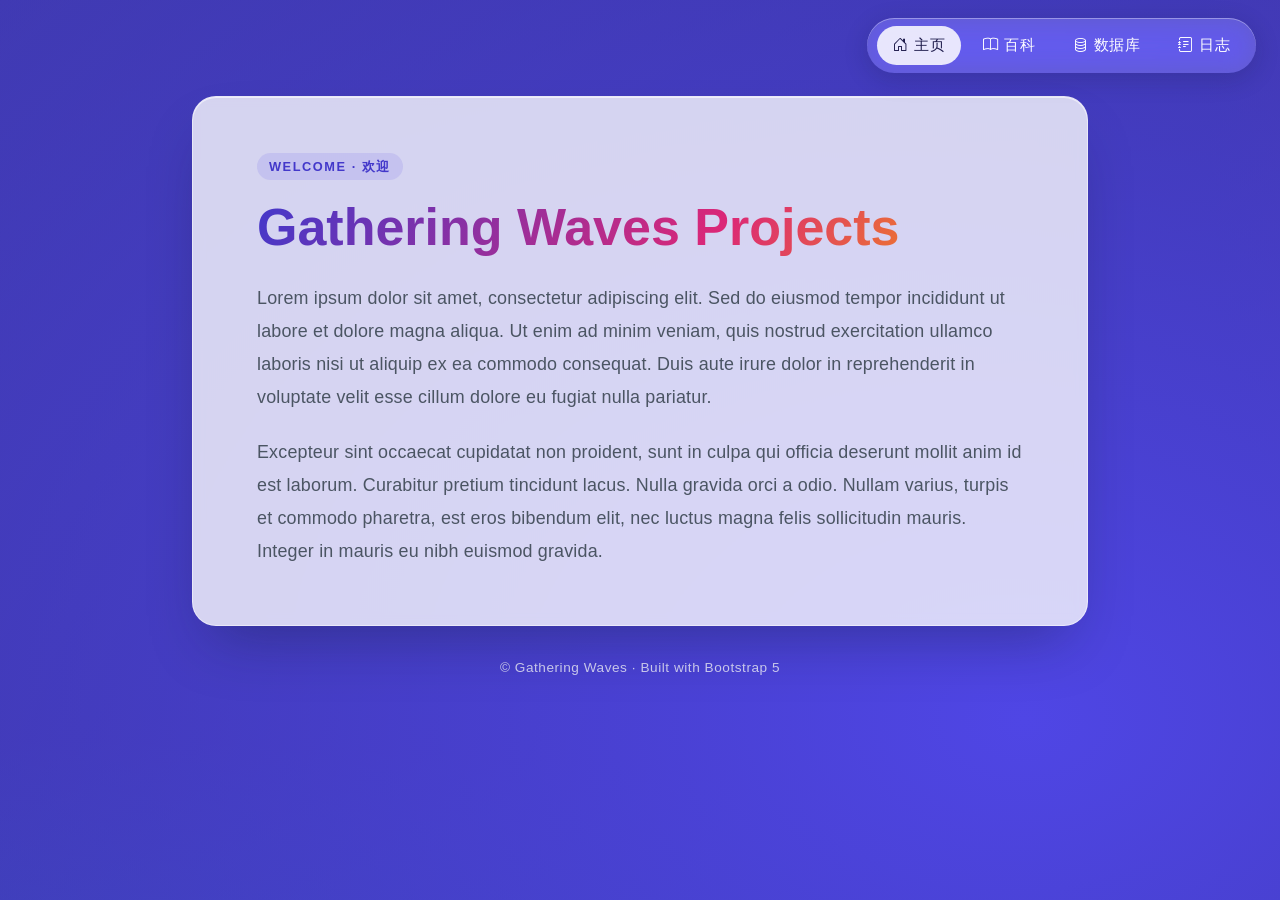
==== index.html @ a1af2c8f "feat: scaffold Gathering Waves site landing pages - Add index.html with hero card and lorem ipsum in" ====
<!DOCTYPE html>
<html lang="zh-CN">
<head>
    <meta charset="UTF-8" />
    <meta name="viewport" content="width=device-width, initial-scale=1.0" />
    <meta name="description" content="Gathering Waves Projects — 首页" />
    <title>Gathering Waves Projects</title>

    <!-- Bootstrap 5 -->
    <link
        rel="stylesheet"
        href="https://cdn.jsdelivr.net/npm/bootstrap@5.3.3/dist/css/bootstrap.min.css"
        integrity="sha384-QWTKZyjpPEjISv5WaRU9OFeRpok6YctnYmDr5pNlyT2bRjXh0JMhjY6hW+ALEwIH"
        crossorigin="anonymous"
    />
    <!-- Bootstrap Icons -->
    <link
        rel="stylesheet"
        href="https://cdn.jsdelivr.net/npm/bootstrap-icons@1.11.3/font/bootstrap-icons.min.css"
    />

    <link rel="stylesheet" href="assets/css/style.css" />
</head>
<body>
    <!-- 浮动导航栏：固定在右上角，跟随页面滚动 -->
    <nav class="gw-nav" aria-label="主导航">
        <a class="gw-nav__link is-active" href="index.html" aria-current="page">
            <i class="bi bi-house-door"></i>
            <span>主页</span>
        </a>
        <a class="gw-nav__link" href="wiki.html">
            <i class="bi bi-book"></i>
            <span>百科</span>
        </a>
        <a class="gw-nav__link" href="database.html">
            <i class="bi bi-database"></i>
            <span>数据库</span>
        </a>
        <a class="gw-nav__link" href="log.html">
            <i class="bi bi-journal-text"></i>
            <span>日志</span>
        </a>
    </nav>

    <main class="gw-page">
        <article class="gw-card">
            <span class="gw-card__eyebrow">Welcome · 欢迎</span>
            <h1 class="gw-card__title">Gathering Waves Projects</h1>

            <p class="gw-card__lead">
                Lorem ipsum dolor sit amet, consectetur adipiscing elit. Sed do eiusmod tempor
                incididunt ut labore et dolore magna aliqua. Ut enim ad minim veniam, quis nostrud
                exercitation ullamco laboris nisi ut aliquip ex ea commodo consequat. Duis aute
                irure dolor in reprehenderit in voluptate velit esse cillum dolore eu fugiat nulla
                pariatur.
            </p>
            <p class="gw-card__lead">
                Excepteur sint occaecat cupidatat non proident, sunt in culpa qui officia deserunt
                mollit anim id est laborum. Curabitur pretium tincidunt lacus. Nulla gravida orci a
                odio. Nullam varius, turpis et commodo pharetra, est eros bibendum elit, nec luctus
                magna felis sollicitudin mauris. Integer in mauris eu nibh euismod gravida.
            </p>
        </article>

        <p class="gw-footer">© Gathering Waves · Built with Bootstrap 5</p>
    </main>

    <script
        src="https://cdn.jsdelivr.net/npm/bootstrap@5.3.3/dist/js/bootstrap.bundle.min.js"
        integrity="sha384-YvpcrYf0tY3lHB60NNkmXc5s9fDVZLESaAA55NDzOxhy9GkcIdslK1eN7N6jIeHz"
        crossorigin="anonymous"
    ></script>
</body>
</html>
---- assets/css/style.css ----
/* =========================================================
   Gathering Waves Projects - Global Styles
   ========================================================= */

:root {
    --gw-gradient-1: #4f46e5;   /* indigo */
    --gw-gradient-2: #ec4899;   /* pink */
    --gw-gradient-3: #06b6d4;   /* cyan */
    --gw-gradient-4: #f59e0b;   /* amber */
    --gw-card-bg: rgba(255, 255, 255, 0.78);
    --gw-card-border: rgba(255, 255, 255, 0.45);
    --gw-text: #1f2937;
    --gw-text-muted: #4b5563;
    --gw-nav-bg: rgba(255, 255, 255, 0.18);
    --gw-nav-bg-hover: rgba(255, 255, 255, 0.32);
}

* {
    box-sizing: border-box;
}

html,
body {
    margin: 0;
    padding: 0;
    min-height: 100%;
    font-family: "Helvetica Neue", "PingFang SC", "Microsoft YaHei", Arial, sans-serif;
    color: var(--gw-text);
    -webkit-font-smoothing: antialiased;
    -moz-osx-font-smoothing: grayscale;
}

body {
    min-height: 100vh;
    /* 多层径向渐变叠加，背景尺寸放大到 4 倍，靠 background-position 动画做缓慢流动 */
    background:
        radial-gradient(at 20% 20%, var(--gw-gradient-1) 0px, transparent 50%),
        radial-gradient(at 80% 0%, var(--gw-gradient-2) 0px, transparent 50%),
        radial-gradient(at 0% 70%, var(--gw-gradient-3) 0px, transparent 50%),
        radial-gradient(at 80% 80%, var(--gw-gradient-4) 0px, transparent 50%),
        linear-gradient(135deg, #312e81 0%, #1e1b4b 100%);
    background-size: 400% 400%, 400% 400%, 400% 400%, 400% 400%, 100% 100%;
    background-attachment: fixed;
    animation: gwGradientShift 28s ease-in-out infinite;
}

/* 整体色调会随时间在冷色 / 暖色 / 冷色之间缓慢漂移 */
@keyframes gwGradientShift {
    0% {
        background-position:
            0% 0%,
            100% 0%,
            0% 100%,
            100% 100%,
            0% 0%;
        filter: hue-rotate(0deg);
    }
    25% {
        background-position:
            100% 50%,
            0% 50%,
            50% 0%,
            50% 100%,
            0% 0%;
        filter: hue-rotate(40deg);
    }
    50% {
        background-position:
            100% 100%,
            0% 0%,
            100% 50%,
            0% 50%,
            0% 0%;
        filter: hue-rotate(120deg);
    }
    75% {
        background-position:
            0% 100%,
            100% 100%,
            50% 50%,
            50% 0%,
            0% 0%;
        filter: hue-rotate(200deg);
    }
    100% {
        background-position:
            0% 0%,
            100% 0%,
            0% 100%,
            100% 100%,
            0% 0%;
        filter: hue-rotate(360deg);
    }
}

/* =========================================================
   Layout
   ========================================================= */

.gw-page {
    /* 保留左右各 15% 空白 */
    padding: 96px 15% 64px;
    min-height: 100vh;
}

@media (max-width: 992px) {
    .gw-page {
        padding: 96px 8% 48px;
    }
}

@media (max-width: 576px) {
    .gw-page {
        padding: 88px 5% 32px;
    }
}

/* =========================================================
   Floating top-right navbar
   ========================================================= */

.gw-nav {
    position: fixed;
    top: 18px;
    right: 24px;
    z-index: 1080;
    display: flex;
    gap: 6px;
    padding: 8px 10px;
    border-radius: 999px;
    background: var(--gw-nav-bg);
    backdrop-filter: blur(14px) saturate(140%);
    -webkit-backdrop-filter: blur(14px) saturate(140%);
    box-shadow:
        0 6px 24px rgba(15, 23, 42, 0.18),
        inset 0 1px 0 rgba(255, 255, 255, 0.35);
    transition: background 0.3s ease, box-shadow 0.3s ease, transform 0.3s ease;
}

.gw-nav:hover {
    background: var(--gw-nav-bg-hover);
    box-shadow:
        0 10px 30px rgba(15, 23, 42, 0.22),
        inset 0 1px 0 rgba(255, 255, 255, 0.45);
    transform: translateY(-1px);
}

.gw-nav__link {
    display: inline-flex;
    align-items: center;
    gap: 6px;
    padding: 8px 16px;
    border-radius: 999px;
    color: #ffffff;
    font-size: 0.95rem;
    font-weight: 500;
    text-decoration: none;
    letter-spacing: 0.02em;
    transition: background-color 0.25s ease, color 0.25s ease, transform 0.25s ease;
}

.gw-nav__link:hover,
.gw-nav__link:focus {
    color: #1e1b4b;
    background-color: rgba(255, 255, 255, 0.92);
    text-decoration: none;
    transform: translateY(-1px);
    outline: none;
}

.gw-nav__link.is-active {
    color: #1e1b4b;
    background-color: rgba(255, 255, 255, 0.85);
}

@media (max-width: 576px) {
    .gw-nav {
        top: 12px;
        right: 12px;
        padding: 6px 8px;
    }
    .gw-nav__link {
        padding: 6px 12px;
        font-size: 0.85rem;
    }
}

/* =========================================================
   Main content card
   ========================================================= */

.gw-card {
    background: var(--gw-card-bg);
    border: 1px solid var(--gw-card-border);
    border-radius: 24px;
    padding: 56px clamp(28px, 5vw, 64px);
    box-shadow:
        0 30px 60px -20px rgba(15, 23, 42, 0.35),
        inset 0 1px 0 rgba(255, 255, 255, 0.6);
    backdrop-filter: blur(6px);
    -webkit-backdrop-filter: blur(6px);
}

.gw-card__eyebrow {
    display: inline-block;
    padding: 4px 12px;
    margin-bottom: 18px;
    border-radius: 999px;
    background: rgba(79, 70, 229, 0.12);
    color: #4338ca;
    font-size: 0.8rem;
    font-weight: 600;
    letter-spacing: 0.12em;
    text-transform: uppercase;
}

.gw-card__title {
    margin: 0 0 24px 0;
    font-size: clamp(2rem, 4.5vw, 3.25rem);
    font-weight: 700;
    line-height: 1.15;
    background: linear-gradient(120deg, #4338ca 0%, #db2777 60%, #f59e0b 100%);
    -webkit-background-clip: text;
    background-clip: text;
    -webkit-text-fill-color: transparent;
    color: transparent;
}

.gw-card__lead {
    margin: 0;
    color: var(--gw-text-muted);
    font-size: clamp(1rem, 1.4vw, 1.125rem);
    line-height: 1.85;
    letter-spacing: 0.01em;
}

.gw-card__lead + .gw-card__lead {
    margin-top: 1.2em;
}

/* 通用空页面卡片 */
.gw-empty {
    text-align: center;
    padding: 96px clamp(28px, 5vw, 64px);
}

.gw-empty__title {
    margin: 0 0 12px 0;
    font-size: clamp(1.75rem, 3.5vw, 2.5rem);
    font-weight: 700;
    color: #1e1b4b;
}

.gw-empty__hint {
    margin: 0;
    color: var(--gw-text-muted);
    font-size: 1rem;
}

.gw-empty__back {
    display: inline-flex;
    align-items: center;
    gap: 6px;
    margin-top: 28px;
    padding: 10px 20px;
    border-radius: 999px;
    background: linear-gradient(120deg, #4338ca, #db2777);
    color: #ffffff;
    text-decoration: none;
    font-weight: 500;
    transition: transform 0.25s ease, box-shadow 0.25s ease;
    box-shadow: 0 10px 24px -8px rgba(67, 56, 202, 0.55);
}

.gw-empty__back:hover {
    color: #ffffff;
    transform: translateY(-2px);
    box-shadow: 0 14px 30px -8px rgba(67, 56, 202, 0.7);
}

/* =========================================================
   Footer
   ========================================================= */

.gw-footer {
    margin-top: 32px;
    text-align: center;
    color: rgba(255, 255, 255, 0.75);
    font-size: 0.85rem;
    letter-spacing: 0.04em;
}

/* 用户系统设置为「减少动态效果」时关闭渐变动画，避免引起不适 */
@media (prefers-reduced-motion: reduce) {
    body {
        animation: none;
    }
}
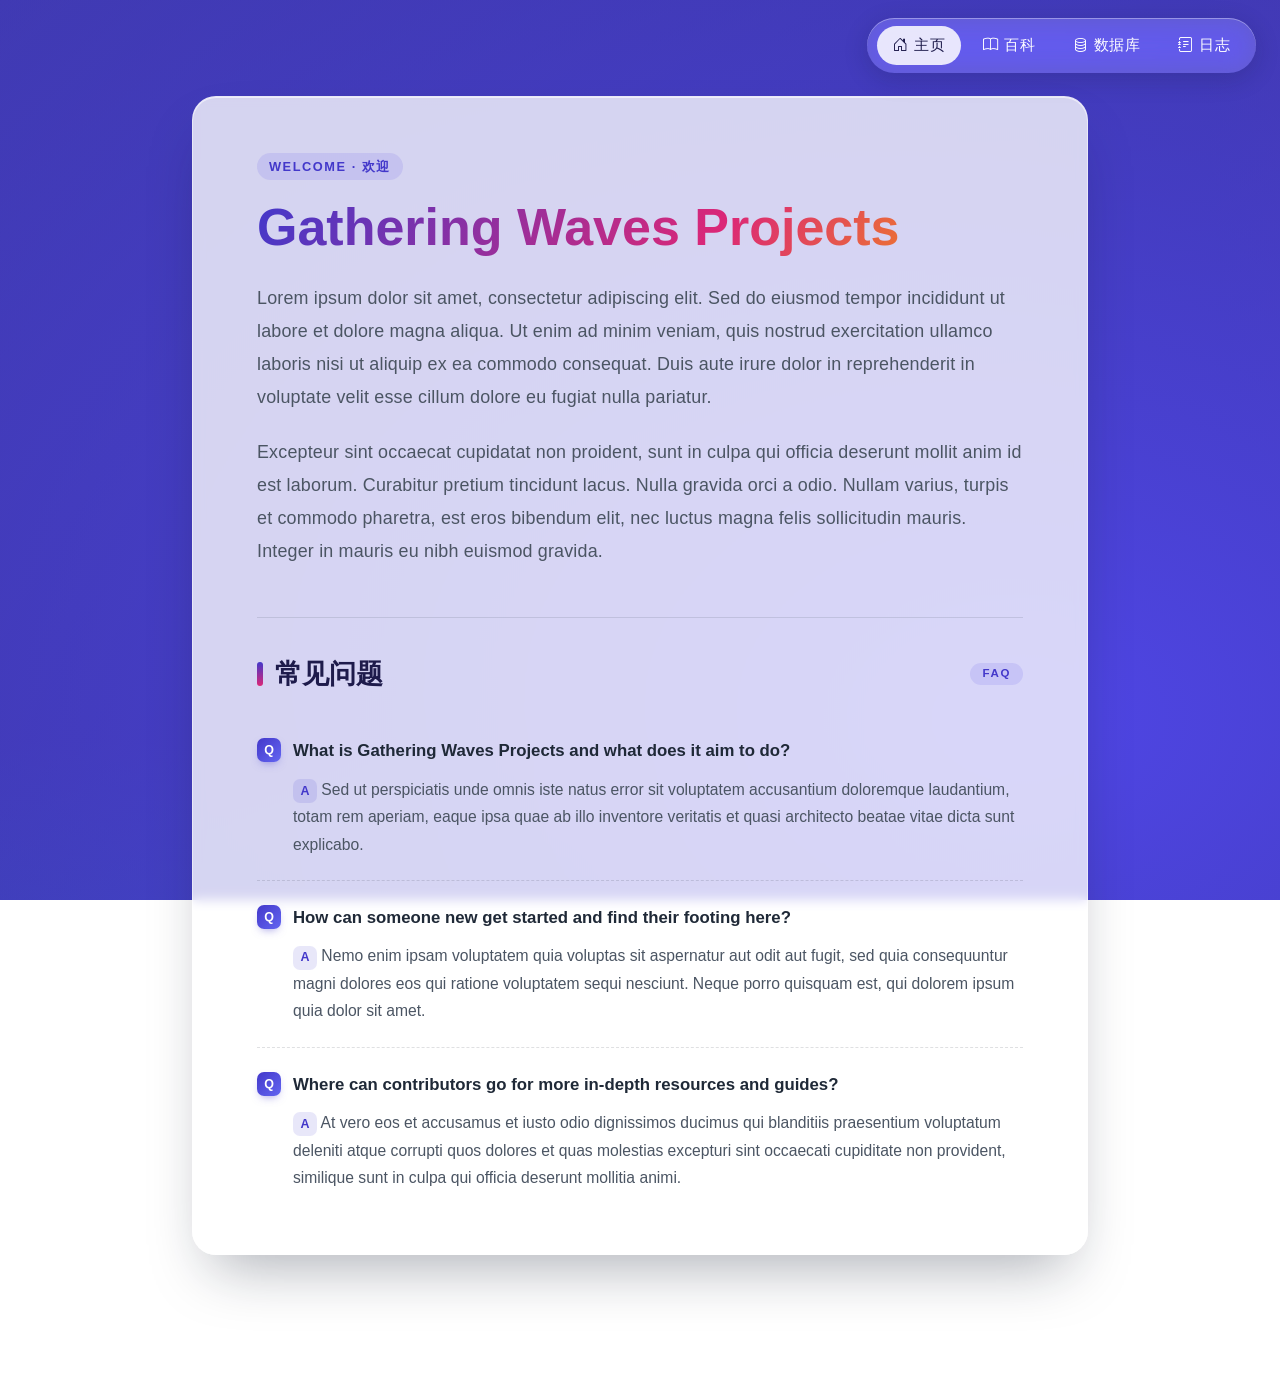
==== commit 38923707: "feat(home): add FAQ section with 3 placeholder Q&A items - Insert <section class='gw-faq'> below the" ====
--- a/index.html
+++ b/index.html
@@ -60,6 +60,53 @@
                 odio. Nullam varius, turpis et commodo pharetra, est eros bibendum elit, nec luctus
                 magna felis sollicitudin mauris. Integer in mauris eu nibh euismod gravida.
             </p>
+
+            <section class="gw-faq" aria-label="常见问题">
+                <h2 class="gw-faq__heading">
+                    <span>常见问题</span>
+                    <span class="gw-faq__eyebrow">FAQ</span>
+                </h2>
+
+                <div class="gw-faq__item">
+                    <p class="gw-faq__q">
+                        <span class="gw-faq__badge gw-faq__badge--q" aria-hidden="true">Q</span>
+                        <span>What is Gathering Waves Projects and what does it aim to do?</span>
+                    </p>
+                    <p class="gw-faq__a">
+                        <span class="gw-faq__badge gw-faq__badge--a" aria-hidden="true">A</span>
+                        Sed ut perspiciatis unde omnis iste natus error sit voluptatem accusantium
+                        doloremque laudantium, totam rem aperiam, eaque ipsa quae ab illo
+                        inventore veritatis et quasi architecto beatae vitae dicta sunt explicabo.
+                    </p>
+                </div>
+
+                <div class="gw-faq__item">
+                    <p class="gw-faq__q">
+                        <span class="gw-faq__badge gw-faq__badge--q" aria-hidden="true">Q</span>
+                        <span>How can someone new get started and find their footing here?</span>
+                    </p>
+                    <p class="gw-faq__a">
+                        <span class="gw-faq__badge gw-faq__badge--a" aria-hidden="true">A</span>
+                        Nemo enim ipsam voluptatem quia voluptas sit aspernatur aut odit aut fugit,
+                        sed quia consequuntur magni dolores eos qui ratione voluptatem sequi
+                        nesciunt. Neque porro quisquam est, qui dolorem ipsum quia dolor sit amet.
+                    </p>
+                </div>
+
+                <div class="gw-faq__item">
+                    <p class="gw-faq__q">
+                        <span class="gw-faq__badge gw-faq__badge--q" aria-hidden="true">Q</span>
+                        <span>Where can contributors go for more in-depth resources and guides?</span>
+                    </p>
+                    <p class="gw-faq__a">
+                        <span class="gw-faq__badge gw-faq__badge--a" aria-hidden="true">A</span>
+                        At vero eos et accusamus et iusto odio dignissimos ducimus qui blanditiis
+                        praesentium voluptatum deleniti atque corrupti quos dolores et quas
+                        molestias excepturi sint occaecati cupiditate non provident, similique
+                        sunt in culpa qui officia deserunt mollitia animi.
+                    </p>
+                </div>
+            </section>
         </article>
 
         <p class="gw-footer">© Gathering Waves · Built with Bootstrap 5</p>
--- a/assets/css/style.css
+++ b/assets/css/style.css
@@ -238,6 +238,113 @@
     margin-top: 1.2em;
 }
 
+/* =========================================================
+   FAQ section (inside the main card)
+   ========================================================= */
+
+.gw-faq {
+    margin-top: 48px;
+    padding-top: 40px;
+    border-top: 1px solid rgba(31, 41, 55, 0.12);
+}
+
+.gw-faq__heading {
+    display: flex;
+    align-items: center;
+    gap: 12px;
+    margin: 0 0 24px 0;
+    font-size: clamp(1.35rem, 2.4vw, 1.7rem);
+    font-weight: 700;
+    color: #1e1b4b;
+}
+
+.gw-faq__heading::before {
+    content: "";
+    display: inline-block;
+    width: 6px;
+    height: 24px;
+    border-radius: 4px;
+    background: linear-gradient(180deg, #4338ca, #db2777);
+}
+
+.gw-faq__eyebrow {
+    margin-left: auto;
+    padding: 4px 12px;
+    border-radius: 999px;
+    background: rgba(79, 70, 229, 0.12);
+    color: #4338ca;
+    font-size: 0.72rem;
+    font-weight: 600;
+    letter-spacing: 0.14em;
+    text-transform: uppercase;
+}
+
+.gw-faq__item {
+    padding: 22px 0;
+    border-bottom: 1px dashed rgba(31, 41, 55, 0.14);
+    transition: background-color 0.25s ease, border-radius 0.25s ease, padding 0.25s ease;
+}
+
+.gw-faq__item:last-child {
+    border-bottom: none;
+    padding-bottom: 6px;
+}
+
+.gw-faq__item:hover {
+    background-color: rgba(67, 56, 202, 0.05);
+    border-radius: 12px;
+    padding-left: 14px;
+    padding-right: 14px;
+}
+
+.gw-faq__q,
+.gw-faq__a {
+    margin: 0;
+    line-height: 1.75;
+    color: var(--gw-text);
+}
+
+.gw-faq__q {
+    display: flex;
+    align-items: flex-start;
+    gap: 12px;
+    font-size: 1.05rem;
+    font-weight: 700;
+}
+
+.gw-faq__a {
+    margin-top: 10px;
+    padding-left: 36px;
+    color: var(--gw-text-muted);
+    font-size: 0.98rem;
+    font-weight: 400;
+}
+
+.gw-faq__badge {
+    flex-shrink: 0;
+    display: inline-flex;
+    align-items: center;
+    justify-content: center;
+    width: 24px;
+    height: 24px;
+    margin-top: 2px;
+    border-radius: 7px;
+    font-size: 0.78rem;
+    font-weight: 700;
+    line-height: 1;
+}
+
+.gw-faq__badge--q {
+    background: linear-gradient(135deg, #4338ca, #6366f1);
+    color: #ffffff;
+    box-shadow: 0 4px 10px -4px rgba(67, 56, 202, 0.55);
+}
+
+.gw-faq__badge--a {
+    background: rgba(67, 56, 202, 0.12);
+    color: #4338ca;
+}
+
 /* 通用空页面卡片 */
 .gw-empty {
     text-align: center;
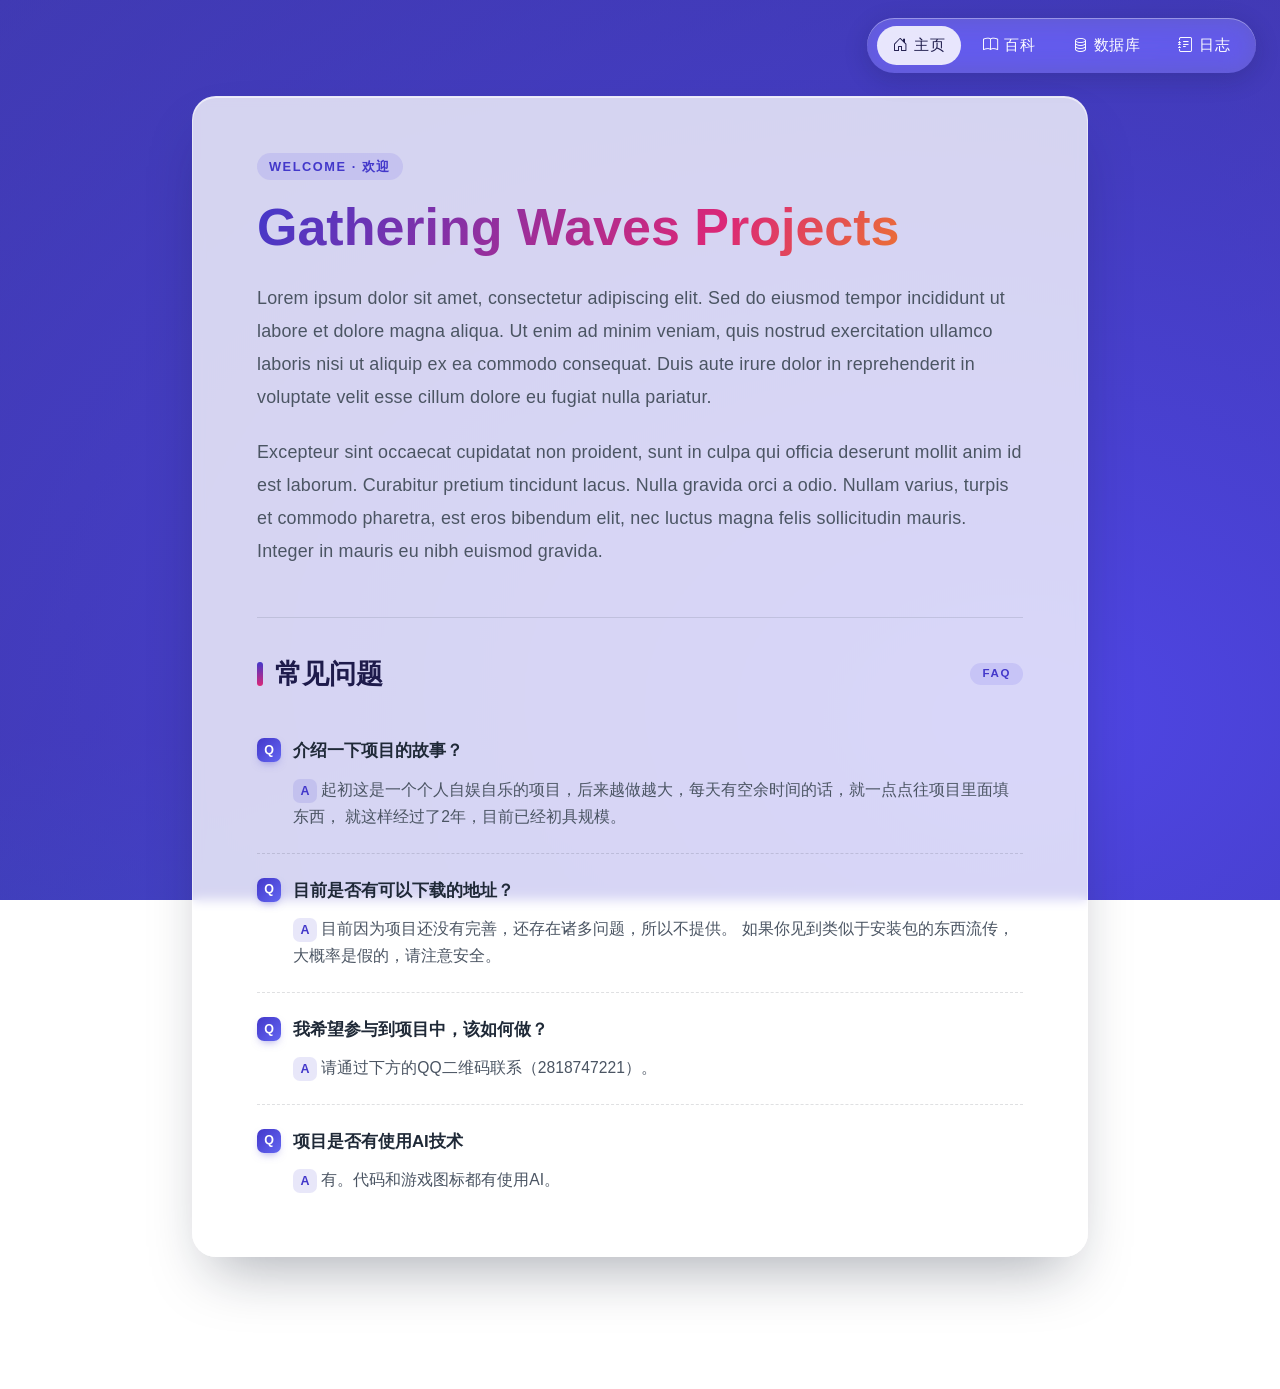
==== commit afc81c78: "feat(wiki): redesign wiki page with title bar, category list, and content panel - wiki.html: rebuild" ====
--- a/index.html
+++ b/index.html
@@ -70,40 +70,46 @@
                 <div class="gw-faq__item">
                     <p class="gw-faq__q">
                         <span class="gw-faq__badge gw-faq__badge--q" aria-hidden="true">Q</span>
-                        <span>What is Gathering Waves Projects and what does it aim to do?</span>
+                        <span>介绍一下项目的故事？</span>
                     </p>
                     <p class="gw-faq__a">
                         <span class="gw-faq__badge gw-faq__badge--a" aria-hidden="true">A</span>
-                        Sed ut perspiciatis unde omnis iste natus error sit voluptatem accusantium
-                        doloremque laudantium, totam rem aperiam, eaque ipsa quae ab illo
-                        inventore veritatis et quasi architecto beatae vitae dicta sunt explicabo.
+                        起初这是一个个人自娱自乐的项目，后来越做越大，每天有空余时间的话，就一点点往项目里面填东西，
+                        就这样经过了2年，目前已经初具规模。
                     </p>
                 </div>
 
                 <div class="gw-faq__item">
                     <p class="gw-faq__q">
                         <span class="gw-faq__badge gw-faq__badge--q" aria-hidden="true">Q</span>
-                        <span>How can someone new get started and find their footing here?</span>
+                        <span>目前是否有可以下载的地址？</span>
                     </p>
                     <p class="gw-faq__a">
                         <span class="gw-faq__badge gw-faq__badge--a" aria-hidden="true">A</span>
-                        Nemo enim ipsam voluptatem quia voluptas sit aspernatur aut odit aut fugit,
-                        sed quia consequuntur magni dolores eos qui ratione voluptatem sequi
-                        nesciunt. Neque porro quisquam est, qui dolorem ipsum quia dolor sit amet.
+                        目前因为项目还没有完善，还存在诸多问题，所以不提供。
+                        如果你见到类似于安装包的东西流传，大概率是假的，请注意安全。
                     </p>
                 </div>
 
                 <div class="gw-faq__item">
                     <p class="gw-faq__q">
                         <span class="gw-faq__badge gw-faq__badge--q" aria-hidden="true">Q</span>
-                        <span>Where can contributors go for more in-depth resources and guides?</span>
+                        <span>我希望参与到项目中，该如何做？</span>
                     </p>
                     <p class="gw-faq__a">
                         <span class="gw-faq__badge gw-faq__badge--a" aria-hidden="true">A</span>
-                        At vero eos et accusamus et iusto odio dignissimos ducimus qui blanditiis
-                        praesentium voluptatum deleniti atque corrupti quos dolores et quas
-                        molestias excepturi sint occaecati cupiditate non provident, similique
-                        sunt in culpa qui officia deserunt mollitia animi.
+                        请通过下方的QQ二维码联系（2818747221）。
+                    </p>
+                </div>
+
+                <div class="gw-faq__item">
+                    <p class="gw-faq__q">
+                        <span class="gw-faq__badge gw-faq__badge--q" aria-hidden="true">Q</span>
+                        <span>项目是否有使用AI技术</span>
+                    </p>
+                    <p class="gw-faq__a">
+                        <span class="gw-faq__badge gw-faq__badge--a" aria-hidden="true">A</span>
+                        有。代码和游戏图标都有使用AI。
                     </p>
                 </div>
             </section>
--- a/assets/css/style.css
+++ b/assets/css/style.css
@@ -403,3 +403,441 @@
         animation: none;
     }
 }
+
+/* =========================================================
+   Wiki page
+   ========================================================= */
+
+/* 百科页用更窄的左右留白，给两栏布局留出空间 */
+.gw-page--wiki {
+    padding: 96px 8% 64px;
+}
+
+@media (max-width: 1200px) {
+    .gw-page--wiki {
+        padding: 96px 5% 48px;
+    }
+}
+
+@media (max-width: 768px) {
+    .gw-page--wiki {
+        padding: 88px 4% 32px;
+    }
+}
+
+/* ---- 标题栏：顶部全宽 ---- */
+.gw-titlebar {
+    display: flex;
+    align-items: center;
+    gap: 22px;
+    padding: 24px clamp(20px, 3vw, 36px);
+    margin-bottom: 24px;
+    background: var(--gw-card-bg);
+    border: 1px solid var(--gw-card-border);
+    border-radius: 28px;
+    box-shadow:
+        0 24px 50px -22px rgba(15, 23, 42, 0.35),
+        inset 0 1px 0 rgba(255, 255, 255, 0.6);
+    backdrop-filter: blur(10px) saturate(140%);
+    -webkit-backdrop-filter: blur(10px) saturate(140%);
+    transition: box-shadow 0.3s ease, transform 0.3s ease;
+}
+
+.gw-titlebar:hover {
+    box-shadow:
+        0 30px 60px -22px rgba(15, 23, 42, 0.42),
+        inset 0 1px 0 rgba(255, 255, 255, 0.7);
+}
+
+.gw-titlebar__icon {
+    flex-shrink: 0;
+    display: inline-flex;
+    align-items: center;
+    justify-content: center;
+    width: 60px;
+    height: 60px;
+    border-radius: 20px;
+    background: linear-gradient(135deg, #4338ca 0%, #db2777 55%, #f59e0b 100%);
+    color: #ffffff;
+    font-size: 1.55rem;
+    line-height: 1;
+    box-shadow:
+        0 12px 26px -10px rgba(67, 56, 202, 0.6),
+        inset 0 1px 0 rgba(255, 255, 255, 0.4);
+}
+
+.gw-titlebar__text {
+    flex: 1;
+    min-width: 0;
+}
+
+.gw-titlebar__crumb {
+    display: inline-block;
+    margin-bottom: 4px;
+    padding: 3px 10px;
+    border-radius: 999px;
+    background: rgba(79, 70, 229, 0.12);
+    color: #4338ca;
+    font-size: 0.72rem;
+    font-weight: 600;
+    letter-spacing: 0.16em;
+    text-transform: uppercase;
+}
+
+.gw-titlebar__title {
+    margin: 6px 0 0 0;
+    font-size: clamp(1.55rem, 3vw, 2.15rem);
+    font-weight: 700;
+    line-height: 1.1;
+    letter-spacing: 0.01em;
+    background: linear-gradient(120deg, #4338ca 0%, #db2777 60%, #f59e0b 100%);
+    -webkit-background-clip: text;
+    background-clip: text;
+    -webkit-text-fill-color: transparent;
+    color: transparent;
+    word-break: break-word;
+}
+
+.gw-titlebar__meta {
+    flex-shrink: 0;
+    display: flex;
+    align-items: center;
+    gap: 10px;
+}
+
+.gw-titlebar__count {
+    padding: 8px 16px;
+    border-radius: 999px;
+    background: rgba(255, 255, 255, 0.55);
+    color: #1e1b4b;
+    font-size: 0.85rem;
+    font-weight: 600;
+    letter-spacing: 0.04em;
+    box-shadow: inset 0 0 0 1px rgba(31, 41, 55, 0.08);
+}
+
+@media (max-width: 576px) {
+    .gw-titlebar {
+        flex-wrap: wrap;
+    }
+    .gw-titlebar__icon {
+        width: 48px;
+        height: 48px;
+        font-size: 1.25rem;
+        border-radius: 16px;
+    }
+    .gw-titlebar__meta {
+        width: 100%;
+    }
+}
+
+/* ---- 下方两栏网格：25% / 1fr ---- */
+.gw-wiki {
+    display: grid;
+    grid-template-columns: minmax(0, 25fr) minmax(0, 65fr);
+    gap: 24px;
+    align-items: start;
+}
+
+@media (max-width: 768px) {
+    .gw-wiki {
+        grid-template-columns: 1fr;
+        gap: 18px;
+    }
+}
+
+/* ---- 左侧：百科栏目列表 ---- */
+.gw-sidebar {
+    position: sticky;
+    top: 24px;
+    padding: 24px 22px;
+    background: var(--gw-card-bg);
+    border: 1px solid var(--gw-card-border);
+    border-radius: 24px;
+    box-shadow:
+        0 24px 50px -22px rgba(15, 23, 42, 0.3),
+        inset 0 1px 0 rgba(255, 255, 255, 0.55);
+    backdrop-filter: blur(10px) saturate(140%);
+    -webkit-backdrop-filter: blur(10px) saturate(140%);
+}
+
+.gw-sidebar__head {
+    margin-bottom: 14px;
+    padding-bottom: 14px;
+    border-bottom: 1px dashed rgba(31, 41, 55, 0.14);
+}
+
+.gw-sidebar__label {
+    display: block;
+    margin-bottom: 4px;
+    font-size: 0.7rem;
+    font-weight: 600;
+    letter-spacing: 0.18em;
+    text-transform: uppercase;
+    color: var(--gw-text-muted);
+}
+
+.gw-sidebar__title {
+    margin: 0;
+    font-size: 1.1rem;
+    font-weight: 700;
+    color: #1e1b4b;
+}
+
+.gw-categories {
+    list-style: none;
+    margin: 0;
+    padding: 0;
+    display: flex;
+    flex-direction: column;
+    gap: 6px;
+}
+
+.gw-categories__item {
+    display: flex;
+    align-items: center;
+    gap: 12px;
+    padding: 12px 14px;
+    border-radius: 16px;
+    color: var(--gw-text);
+    cursor: pointer;
+    user-select: none;
+    transition:
+        background-color 0.25s ease,
+        color 0.25s ease,
+        transform 0.25s ease,
+        box-shadow 0.25s ease;
+}
+
+.gw-categories__item:hover {
+    background-color: rgba(67, 56, 202, 0.1);
+    transform: translateX(3px);
+}
+
+.gw-categories__item:focus-visible {
+    outline: none;
+    background-color: rgba(67, 56, 202, 0.12);
+    box-shadow: 0 0 0 3px rgba(99, 102, 241, 0.35);
+}
+
+.gw-categories__item.is-active {
+    background: linear-gradient(120deg, rgba(67, 56, 202, 0.95), rgba(219, 39, 119, 0.85));
+    color: #ffffff;
+    box-shadow: 0 12px 24px -10px rgba(67, 56, 202, 0.6);
+    transform: translateX(0);
+}
+
+.gw-categories__icon {
+    flex-shrink: 0;
+    display: inline-flex;
+    align-items: center;
+    justify-content: center;
+    width: 34px;
+    height: 34px;
+    border-radius: 11px;
+    background: rgba(79, 70, 229, 0.12);
+    color: #4338ca;
+    font-size: 0.98rem;
+    transition: background-color 0.25s ease, color 0.25s ease;
+}
+
+.gw-categories__item.is-active .gw-categories__icon {
+    background: rgba(255, 255, 255, 0.22);
+    color: #ffffff;
+}
+
+.gw-categories__name {
+    flex: 1;
+    min-width: 0;
+    font-size: 0.95rem;
+    font-weight: 600;
+    white-space: nowrap;
+    overflow: hidden;
+    text-overflow: ellipsis;
+}
+
+.gw-categories__count {
+    flex-shrink: 0;
+    padding: 2px 9px;
+    border-radius: 999px;
+    background: rgba(31, 41, 55, 0.08);
+    color: var(--gw-text-muted);
+    font-size: 0.76rem;
+    font-weight: 600;
+    letter-spacing: 0.02em;
+    transition: background-color 0.25s ease, color 0.25s ease;
+}
+
+.gw-categories__item.is-active .gw-categories__count {
+    background: rgba(255, 255, 255, 0.22);
+    color: #ffffff;
+}
+
+/* ---- 右侧：内容列表 ---- */
+.gw-content {
+    padding: 28px clamp(22px, 2.5vw, 32px);
+    background: var(--gw-card-bg);
+    border: 1px solid var(--gw-card-border);
+    border-radius: 24px;
+    box-shadow:
+        0 24px 50px -22px rgba(15, 23, 42, 0.3),
+        inset 0 1px 0 rgba(255, 255, 255, 0.55);
+    backdrop-filter: blur(10px) saturate(140%);
+    -webkit-backdrop-filter: blur(10px) saturate(140%);
+}
+
+.gw-content__head {
+    display: flex;
+    align-items: center;
+    justify-content: space-between;
+    flex-wrap: wrap;
+    gap: 12px;
+    margin-bottom: 20px;
+    padding-bottom: 16px;
+    border-bottom: 1px dashed rgba(31, 41, 55, 0.14);
+}
+
+.gw-content__title {
+    margin: 0;
+    font-size: 1.2rem;
+    font-weight: 700;
+    color: #1e1b4b;
+    display: inline-flex;
+    align-items: center;
+    gap: 10px;
+}
+
+.gw-content__title::before {
+    content: "";
+    display: inline-block;
+    width: 5px;
+    height: 20px;
+    border-radius: 4px;
+    background: linear-gradient(180deg, #4338ca, #db2777);
+}
+
+.gw-content__filter {
+    display: inline-flex;
+    align-items: center;
+    gap: 8px;
+}
+
+.gw-content__filter-label {
+    font-size: 0.8rem;
+    color: var(--gw-text-muted);
+}
+
+.gw-content__filter-pill {
+    padding: 4px 12px;
+    border-radius: 999px;
+    background: rgba(79, 70, 229, 0.12);
+    color: #4338ca;
+    font-size: 0.78rem;
+    font-weight: 600;
+    cursor: pointer;
+    transition: background-color 0.25s ease;
+}
+
+.gw-content__filter-pill:hover {
+    background: rgba(79, 70, 229, 0.2);
+}
+
+.gw-entries {
+    display: flex;
+    flex-direction: column;
+    gap: 14px;
+    transition: opacity 0.25s ease, transform 0.25s ease;
+}
+
+.gw-entries.is-swapping {
+    opacity: 0;
+    transform: translateY(6px);
+}
+
+.gw-entry {
+    padding: 20px 22px;
+    border-radius: 18px;
+    background: rgba(255, 255, 255, 0.5);
+    border: 1px solid rgba(255, 255, 255, 0.55);
+    box-shadow: inset 0 1px 0 rgba(255, 255, 255, 0.5);
+    cursor: pointer;
+    transition:
+        background-color 0.25s ease,
+        transform 0.25s ease,
+        box-shadow 0.25s ease,
+        border-color 0.25s ease;
+}
+
+.gw-entry:hover {
+    background-color: rgba(255, 255, 255, 0.82);
+    border-color: rgba(99, 102, 241, 0.25);
+    transform: translateY(-2px);
+    box-shadow:
+        0 16px 32px -18px rgba(15, 23, 42, 0.32),
+        inset 0 1px 0 rgba(255, 255, 255, 0.6);
+}
+
+.gw-entry__head {
+    display: flex;
+    align-items: baseline;
+    justify-content: space-between;
+    flex-wrap: wrap;
+    gap: 8px;
+    margin-bottom: 8px;
+}
+
+.gw-entry__title {
+    margin: 0;
+    font-size: 1.05rem;
+    font-weight: 700;
+    color: #1e1b4b;
+    letter-spacing: 0.01em;
+}
+
+.gw-entry__tag {
+    flex-shrink: 0;
+    padding: 3px 10px;
+    border-radius: 999px;
+    background: rgba(6, 182, 212, 0.16);
+    color: #0e7490;
+    font-size: 0.74rem;
+    font-weight: 600;
+    letter-spacing: 0.04em;
+}
+
+.gw-entry__excerpt {
+    margin: 0;
+    color: var(--gw-text-muted);
+    font-size: 0.93rem;
+    line-height: 1.78;
+}
+
+.gw-entry__more {
+    display: inline-flex;
+    align-items: center;
+    gap: 6px;
+    margin-top: 12px;
+    font-size: 0.85rem;
+    font-weight: 600;
+    color: #4338ca;
+}
+
+.gw-entry__more i {
+    transition: transform 0.25s ease;
+}
+
+.gw-entry:hover .gw-entry__more i {
+    transform: translateX(4px);
+}
+
+@media (max-width: 576px) {
+    .gw-sidebar,
+    .gw-content {
+        padding: 20px 18px;
+        border-radius: 20px;
+    }
+    .gw-entry {
+        padding: 16px 18px;
+        border-radius: 16px;
+    }
+}
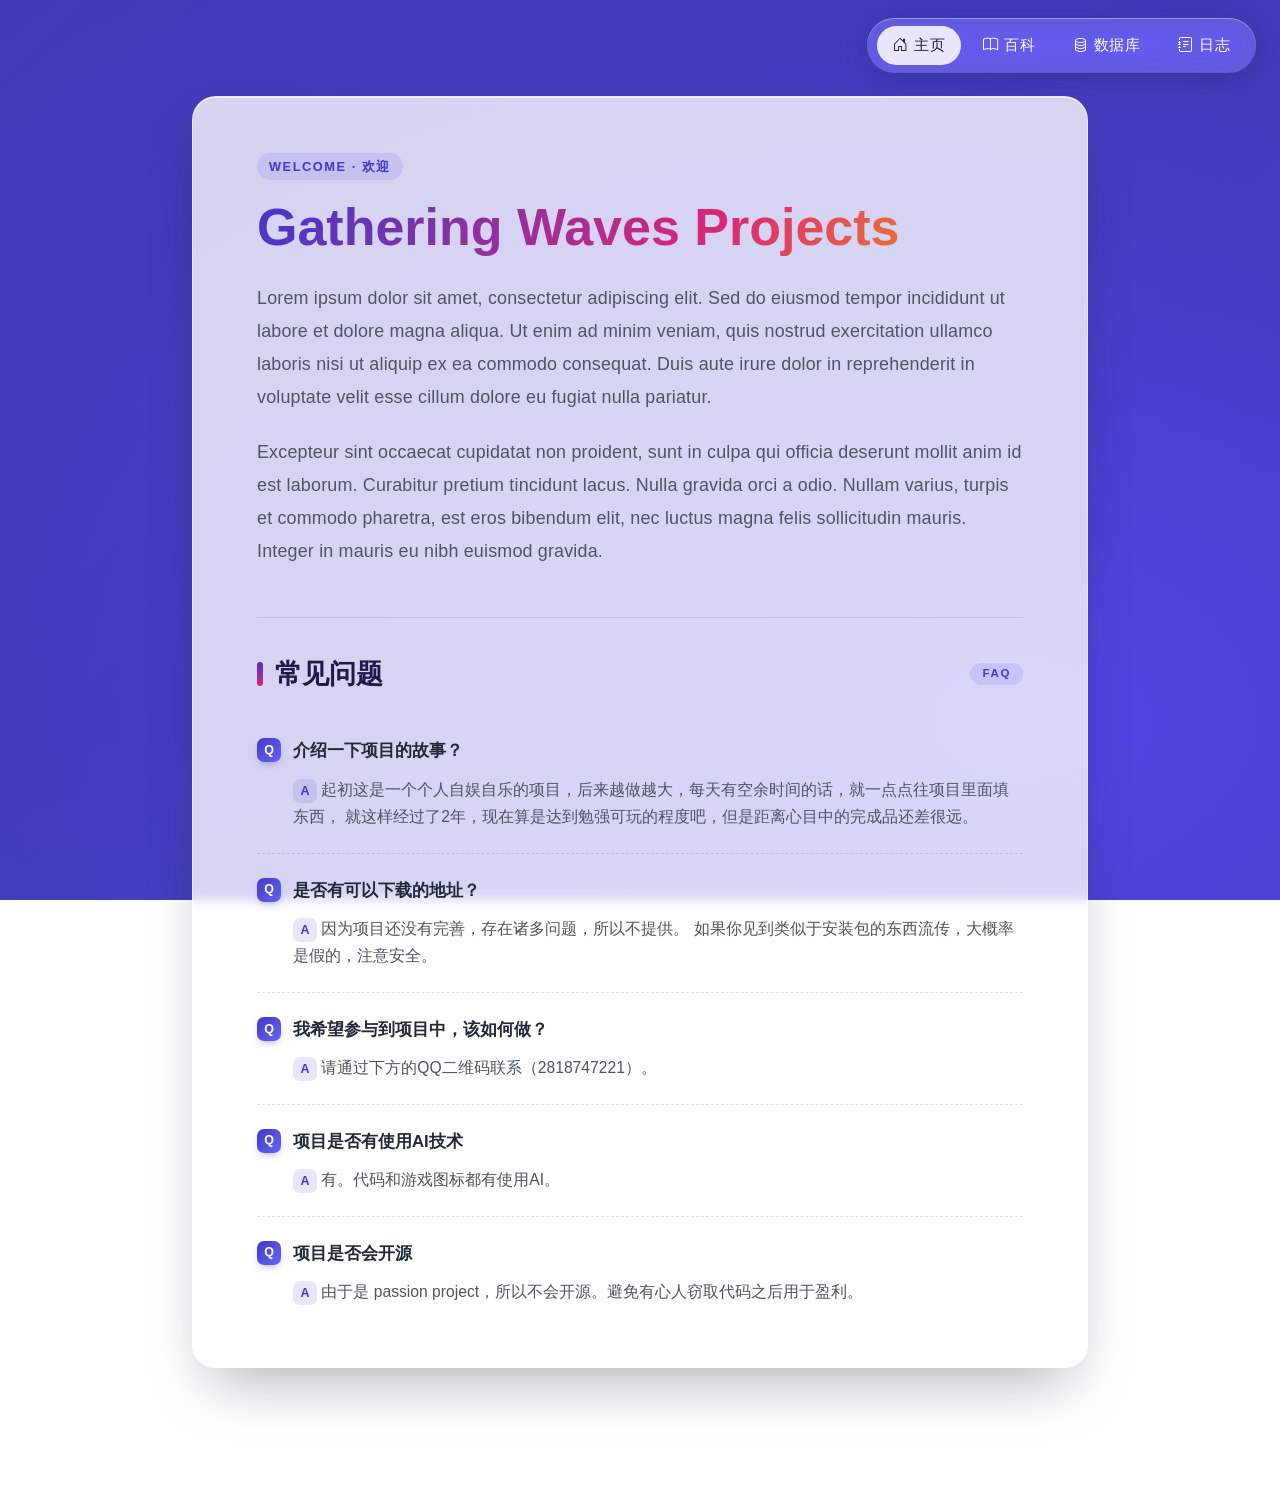
==== commit 73e2e0d7: "add some faq to index.html" ====
--- a/index.html
+++ b/index.html
@@ -75,19 +75,19 @@
                     <p class="gw-faq__a">
                         <span class="gw-faq__badge gw-faq__badge--a" aria-hidden="true">A</span>
                         起初这是一个个人自娱自乐的项目，后来越做越大，每天有空余时间的话，就一点点往项目里面填东西，
-                        就这样经过了2年，目前已经初具规模。
+                        就这样经过了2年，现在算是达到勉强可玩的程度吧，但是距离心目中的完成品还差很远。
                     </p>
                 </div>
 
                 <div class="gw-faq__item">
                     <p class="gw-faq__q">
                         <span class="gw-faq__badge gw-faq__badge--q" aria-hidden="true">Q</span>
-                        <span>目前是否有可以下载的地址？</span>
+                        <span>是否有可以下载的地址？</span>
                     </p>
                     <p class="gw-faq__a">
                         <span class="gw-faq__badge gw-faq__badge--a" aria-hidden="true">A</span>
-                        目前因为项目还没有完善，还存在诸多问题，所以不提供。
-                        如果你见到类似于安装包的东西流传，大概率是假的，请注意安全。
+                        因为项目还没有完善，存在诸多问题，所以不提供。
+                        如果你见到类似于安装包的东西流传，大概率是假的，注意安全。
                     </p>
                 </div>
 
@@ -112,6 +112,17 @@
                         有。代码和游戏图标都有使用AI。
                     </p>
                 </div>
+                
+                <div class="gw-faq__item">
+                    <p class="gw-faq__q">
+                        <span class="gw-faq__badge gw-faq__badge--q" aria-hidden="true">Q</span>
+                        <span>项目是否会开源</span>
+                    </p>
+                    <p class="gw-faq__a">
+                        <span class="gw-faq__badge gw-faq__badge--a" aria-hidden="true">A</span>
+                        由于是 passion project，所以不会开源。避免有心人窃取代码之后用于盈利。
+                    </p>
+                </div>
             </section>
         </article>
 
--- a/assets/css/style.css
+++ b/assets/css/style.css
@@ -841,3 +841,103 @@
         border-radius: 16px;
     }
 }
+
+/* ---- 骨架屏 / 加载中 / 错误状态 ---- */
+@keyframes gwShimmer {
+    0%   { background-position: -200% 0; }
+    100% { background-position: 200% 0; }
+}
+
+.gw-categories__skeleton {
+    height: 52px;
+    margin-bottom: 6px;
+    border-radius: 16px;
+    background: linear-gradient(
+        90deg,
+        rgba(255, 255, 255, 0.35) 0%,
+        rgba(255, 255, 255, 0.7)  50%,
+        rgba(255, 255, 255, 0.35) 100%
+    );
+    background-size: 200% 100%;
+    animation: gwShimmer 1.4s ease-in-out infinite;
+    list-style: none;
+}
+
+.gw-categories__skeleton:last-child {
+    margin-bottom: 0;
+}
+
+.gw-entry__skeleton {
+    height: 132px;
+    border-radius: 18px;
+    background: linear-gradient(
+        90deg,
+        rgba(255, 255, 255, 0.35) 0%,
+        rgba(255, 255, 255, 0.7)  50%,
+        rgba(255, 255, 255, 0.35) 100%
+    );
+    background-size: 200% 100%;
+    animation: gwShimmer 1.4s ease-in-out infinite;
+}
+
+.gw-entry__skeleton + .gw-entry__skeleton {
+    margin-top: 14px;
+}
+
+.gw-state {
+    display: flex;
+    flex-direction: column;
+    align-items: center;
+    justify-content: center;
+    gap: 8px;
+    padding: 36px 18px;
+    text-align: center;
+    color: var(--gw-text-muted);
+    border-radius: 16px;
+    background: rgba(255, 255, 255, 0.45);
+    border: 1px dashed rgba(31, 41, 55, 0.18);
+}
+
+.gw-state i {
+    font-size: 1.8rem;
+    color: #6366f1;
+    opacity: 0.85;
+}
+
+.gw-state--error i {
+    color: #db2777;
+}
+
+.gw-state--empty i {
+    color: #06b6d4;
+}
+
+.gw-state__msg {
+    margin: 0;
+    font-size: 0.95rem;
+    font-weight: 600;
+    color: #1e1b4b;
+}
+
+.gw-state__hint {
+    margin: 0;
+    font-size: 0.82rem;
+    line-height: 1.7;
+    color: var(--gw-text-muted);
+    white-space: pre-line;
+}
+
+.gw-state__hint code {
+    padding: 1px 6px;
+    border-radius: 6px;
+    background: rgba(67, 56, 202, 0.1);
+    color: #4338ca;
+    font-size: 0.85em;
+}
+
+@media (prefers-reduced-motion: reduce) {
+    .gw-categories__skeleton,
+    .gw-entry__skeleton {
+        animation: none;
+    }
+}
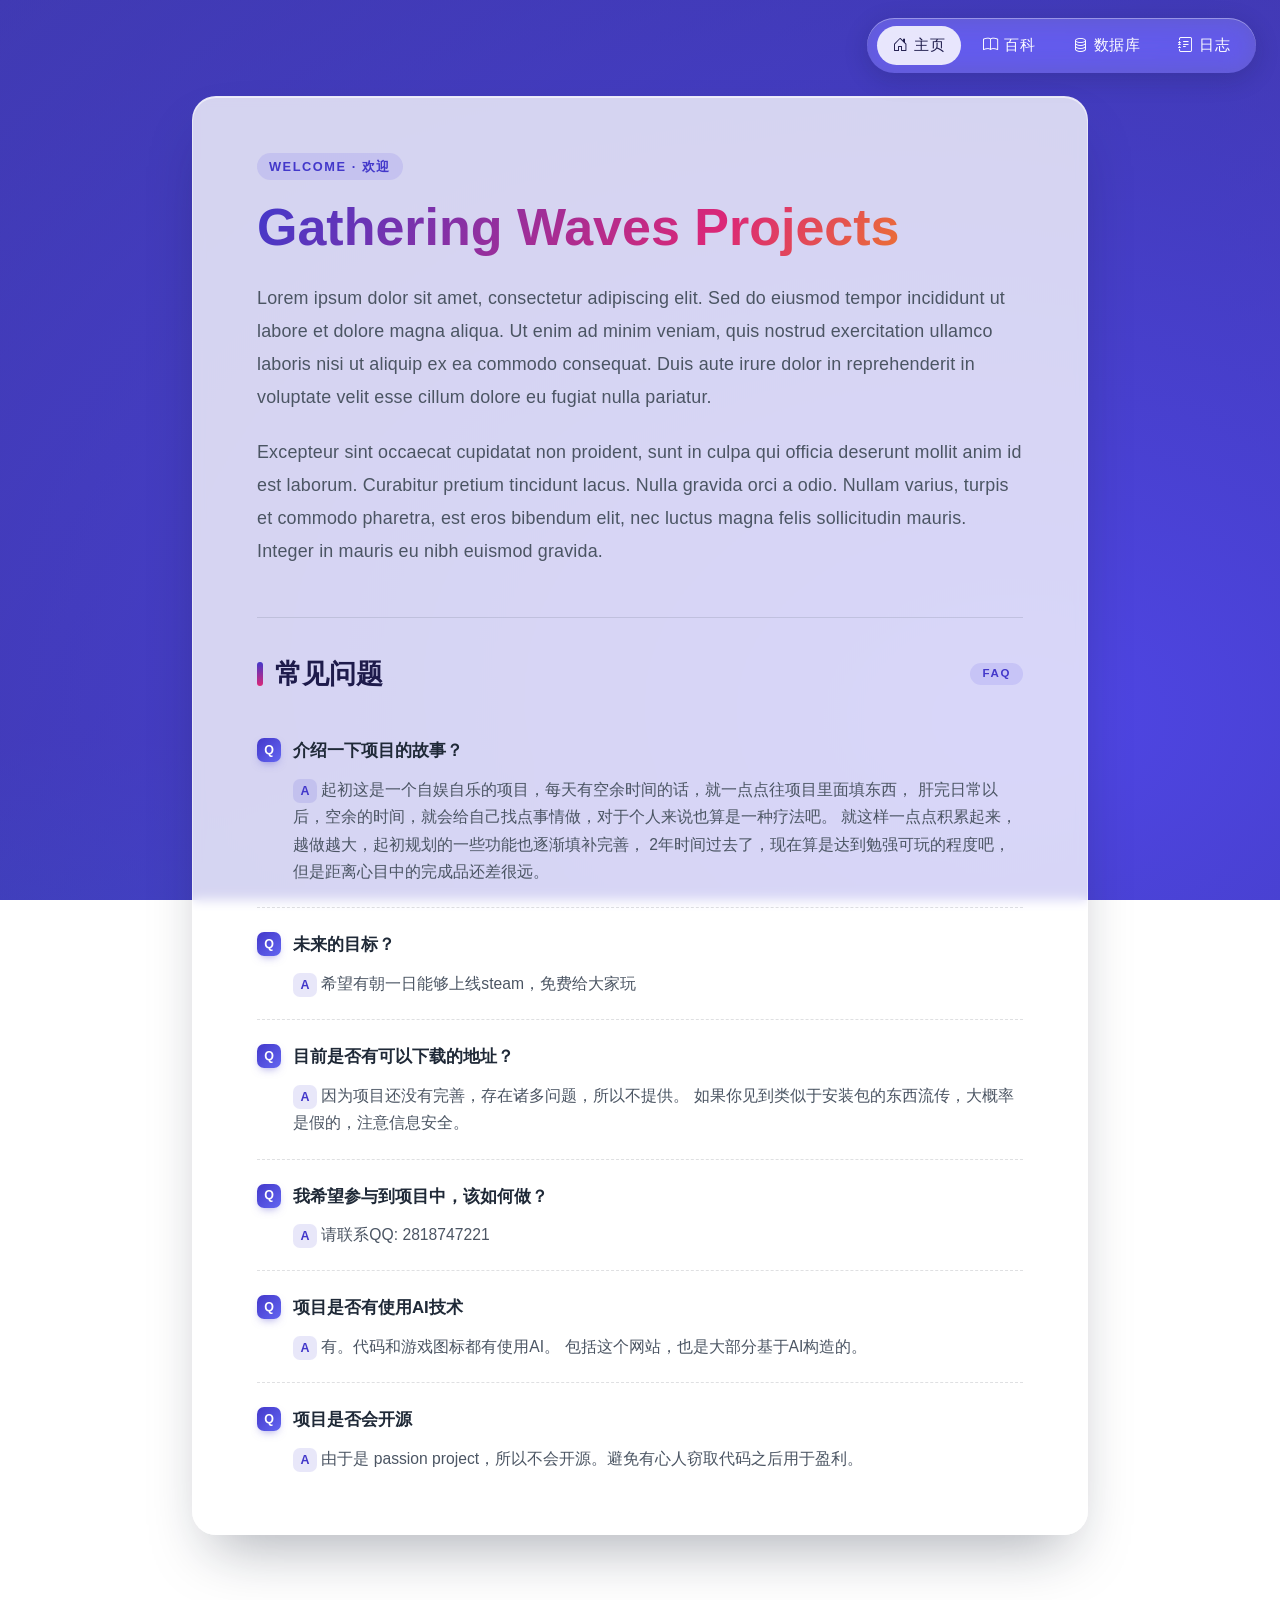
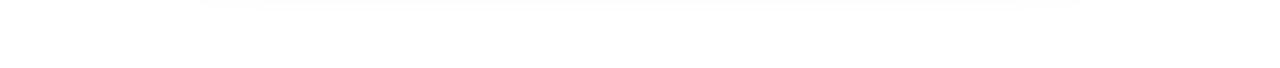
==== commit 7ddb7ff5: "完善 FAQ 合并最近两次 FAQ 相关提交,整理 index.html 文档并清理 qrcode.png。" ====
--- a/index.html
+++ b/index.html
@@ -74,20 +74,33 @@
                     </p>
                     <p class="gw-faq__a">
                         <span class="gw-faq__badge gw-faq__badge--a" aria-hidden="true">A</span>
-                        起初这是一个个人自娱自乐的项目，后来越做越大，每天有空余时间的话，就一点点往项目里面填东西，
-                        就这样经过了2年，现在算是达到勉强可玩的程度吧，但是距离心目中的完成品还差很远。
+                        起初这是一个自娱自乐的项目，每天有空余时间的话，就一点点往项目里面填东西，
+                        肝完日常以后，空余的时间，就会给自己找点事情做，对于个人来说也算是一种疗法吧。
+                        就这样一点点积累起来，越做越大，起初规划的一些功能也逐渐填补完善，
+                        2年时间过去了，现在算是达到勉强可玩的程度吧，但是距离心目中的完成品还差很远。
                     </p>
                 </div>
 
                 <div class="gw-faq__item">
                     <p class="gw-faq__q">
                         <span class="gw-faq__badge gw-faq__badge--q" aria-hidden="true">Q</span>
-                        <span>是否有可以下载的地址？</span>
+                        <span>未来的目标？</span>
+                    </p>
+                    <p class="gw-faq__a">
+                        <span class="gw-faq__badge gw-faq__badge--a" aria-hidden="true">A</span>
+                        希望有朝一日能够上线steam，免费给大家玩
+                    </p>
+                </div>
+
+                <div class="gw-faq__item">
+                    <p class="gw-faq__q">
+                        <span class="gw-faq__badge gw-faq__badge--q" aria-hidden="true">Q</span>
+                        <span>目前是否有可以下载的地址？</span>
                     </p>
                     <p class="gw-faq__a">
                         <span class="gw-faq__badge gw-faq__badge--a" aria-hidden="true">A</span>
                         因为项目还没有完善，存在诸多问题，所以不提供。
-                        如果你见到类似于安装包的东西流传，大概率是假的，注意安全。
+                        如果你见到类似于安装包的东西流传，大概率是假的，注意信息安全。
                     </p>
                 </div>
 
@@ -98,7 +111,7 @@
                     </p>
                     <p class="gw-faq__a">
                         <span class="gw-faq__badge gw-faq__badge--a" aria-hidden="true">A</span>
-                        请通过下方的QQ二维码联系（2818747221）。
+                        请联系QQ: 2818747221
                     </p>
                 </div>
 
@@ -110,6 +123,7 @@
                     <p class="gw-faq__a">
                         <span class="gw-faq__badge gw-faq__badge--a" aria-hidden="true">A</span>
                         有。代码和游戏图标都有使用AI。
+                        包括这个网站，也是大部分基于AI构造的。
                     </p>
                 </div>
                 
